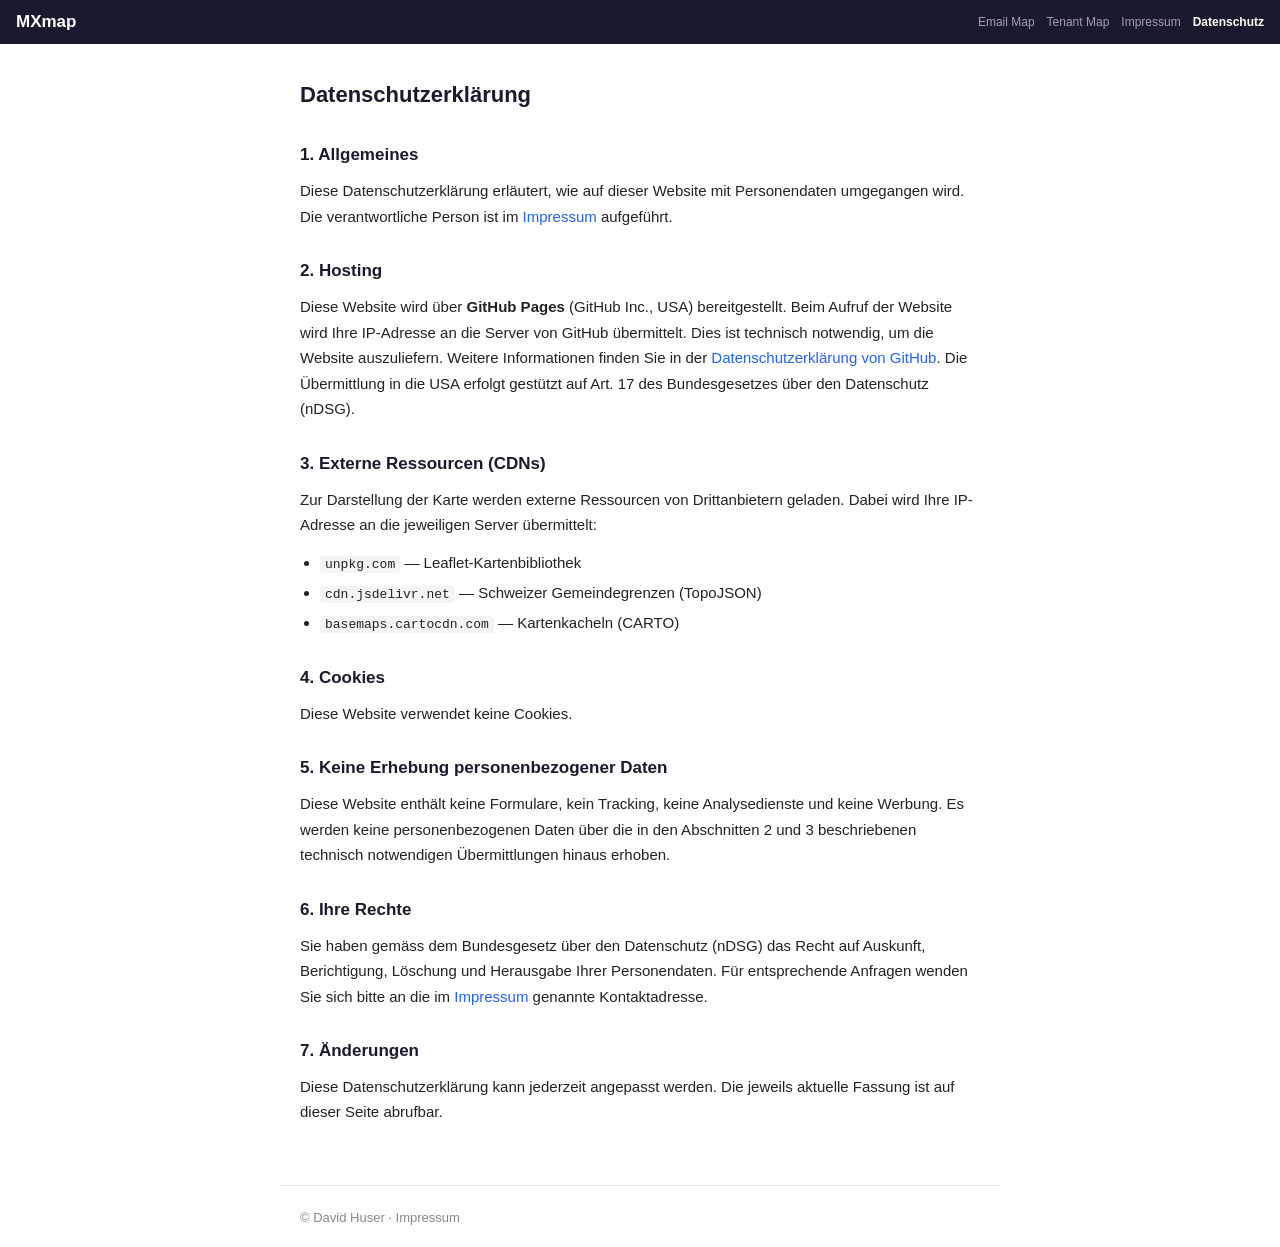
==== datenschutz.html @ 26cd52ed "refactor frontend files" ====
<!DOCTYPE html>
<html lang="de">
<head>
<meta charset="utf-8">
<meta name="viewport" content="width=device-width, initial-scale=1">
<meta name="robots" content="noindex, follow">
<title>Datenschutzerklärung — MXmap</title>
<link rel="stylesheet" href="css/shared.css">
<link rel="stylesheet" href="css/content.css">
<script defer src="js/nav.js"></script>
</head>
<body>
<header id="header">
  <div class="header-left">
    <h1 class="brand"><a href="/">MXmap</a></h1>
  </div>
  <nav id="nav"></nav>
</header>
<main>
  <h1>Datenschutzerklärung</h1>

  <h2>1. Allgemeines</h2>
  <p>Diese Datenschutzerklärung erläutert, wie auf dieser Website mit Personendaten umgegangen wird. Die verantwortliche Person ist im <a href="/impressum.html">Impressum</a> aufgeführt.</p>

  <h2>2. Hosting</h2>
  <p>Diese Website wird über <strong>GitHub Pages</strong> (GitHub Inc., USA) bereitgestellt. Beim Aufruf der Website wird Ihre IP-Adresse an die Server von GitHub übermittelt. Dies ist technisch notwendig, um die Website auszuliefern. Weitere Informationen finden Sie in der <a href="https://docs.github.com/en/site-policy/privacy-policies/github-general-privacy-statement" target="_blank">Datenschutzerklärung von GitHub</a>. Die Übermittlung in die USA erfolgt gestützt auf Art. 17 des Bundesgesetzes über den Datenschutz (nDSG).</p>

  <h2>3. Externe Ressourcen (CDNs)</h2>
  <p>Zur Darstellung der Karte werden externe Ressourcen von Drittanbietern geladen. Dabei wird Ihre IP-Adresse an die jeweiligen Server übermittelt:</p>
  <ul>
    <li><code>unpkg.com</code> — Leaflet-Kartenbibliothek</li>
    <li><code>cdn.jsdelivr.net</code> — Schweizer Gemeindegrenzen (TopoJSON)</li>
    <li><code>basemaps.cartocdn.com</code> — Kartenkacheln (CARTO)</li>
  </ul>

  <h2>4. Cookies</h2>
  <p>Diese Website verwendet keine Cookies.</p>

  <h2>5. Keine Erhebung personenbezogener Daten</h2>
  <p>Diese Website enthält keine Formulare, kein Tracking, keine Analysedienste und keine Werbung. Es werden keine personenbezogenen Daten über die in den Abschnitten 2 und 3 beschriebenen technisch notwendigen Übermittlungen hinaus erhoben.</p>

  <h2>6. Ihre Rechte</h2>
  <p>Sie haben gemäss dem Bundesgesetz über den Datenschutz (nDSG) das Recht auf Auskunft, Berichtigung, Löschung und Herausgabe Ihrer Personendaten. Für entsprechende Anfragen wenden Sie sich bitte an die im <a href="/impressum.html">Impressum</a> genannte Kontaktadresse.</p>

  <h2>7. Änderungen</h2>
  <p>Diese Datenschutzerklärung kann jederzeit angepasst werden. Die jeweils aktuelle Fassung ist auf dieser Seite abrufbar.</p>
</main>
<footer>
  &copy; David Huser &middot; <a href="/impressum.html">Impressum</a>
</footer>
</body>
</html>
---- css/shared.css ----
/* shared.css — reset, header, navigation (all pages) */
* { margin: 0; padding: 0; box-sizing: border-box; }
body { font-family: -apple-system, BlinkMacSystemFont, "Segoe UI", Roboto, sans-serif; }

#header {
  background: #1a1a2e; color: #fff; height: 44px; padding: 0 16px;
  display: flex; align-items: center; justify-content: space-between; flex-shrink: 0;
}
.header-left { display: flex; align-items: center; gap: 10px; min-width: 0; }
.brand { font-size: 17px; font-weight: 700; white-space: nowrap; margin: 0; }
.brand a { color: #fff; text-decoration: none; }
.beta-badge {
  font-size: 10px; font-weight: 600; text-transform: uppercase; letter-spacing: 0.5px;
  background: rgba(255,255,255,0.15); border: 1px solid rgba(255,255,255,0.3);
  color: #f0c040; padding: 1px 6px; border-radius: 3px; vertical-align: middle;
  cursor: default;
}
.separator { color: #555; font-size: 15px; }
.tagline { color: #a0a0b0; font-size: 13px; white-space: nowrap; }

#nav { display: flex; align-items: center; gap: 12px; }
.header-link { color: #a0a0b0; font-size: 12px; text-decoration: none; }
.header-link:hover { color: #fff; }
.header-link.active { color: #fff; font-weight: 600; }
.header-right { display: flex; align-items: center; gap: 12px; flex-shrink: 0; }

@media (max-width: 600px) {
  .separator, .tagline { display: none; }
  .header-link { font-size: 11px; }
}
---- css/content.css ----
/* content.css — content page styles (datenschutz, impressum) */
body { color: #222; background: #fff; }

main {
  max-width: 720px; margin: 0 auto; padding: 32px 20px 48px;
  line-height: 1.7; font-size: 15px;
}
h1 { font-size: 22px; font-weight: 700; color: #1a1a2e; margin-bottom: 24px; }
h2 { font-size: 17px; font-weight: 600; color: #1a1a2e; margin-top: 28px; margin-bottom: 8px; }
p { margin-bottom: 12px; }
ul { margin: 0 0 12px 20px; }
li { margin-bottom: 4px; }
a { color: #2563eb; text-decoration: none; }
a:hover { text-decoration: underline; }
code {
  font-family: ui-monospace, monospace; font-size: 13px;
  background: #f3f4f6; padding: 1px 5px; border-radius: 3px;
}

footer {
  max-width: 720px; margin: 0 auto; padding: 24px 20px;
  border-top: 1px solid #e2e4e8; font-size: 13px; color: #888;
}
footer a { color: #888; }
footer a:hover { color: #555; }
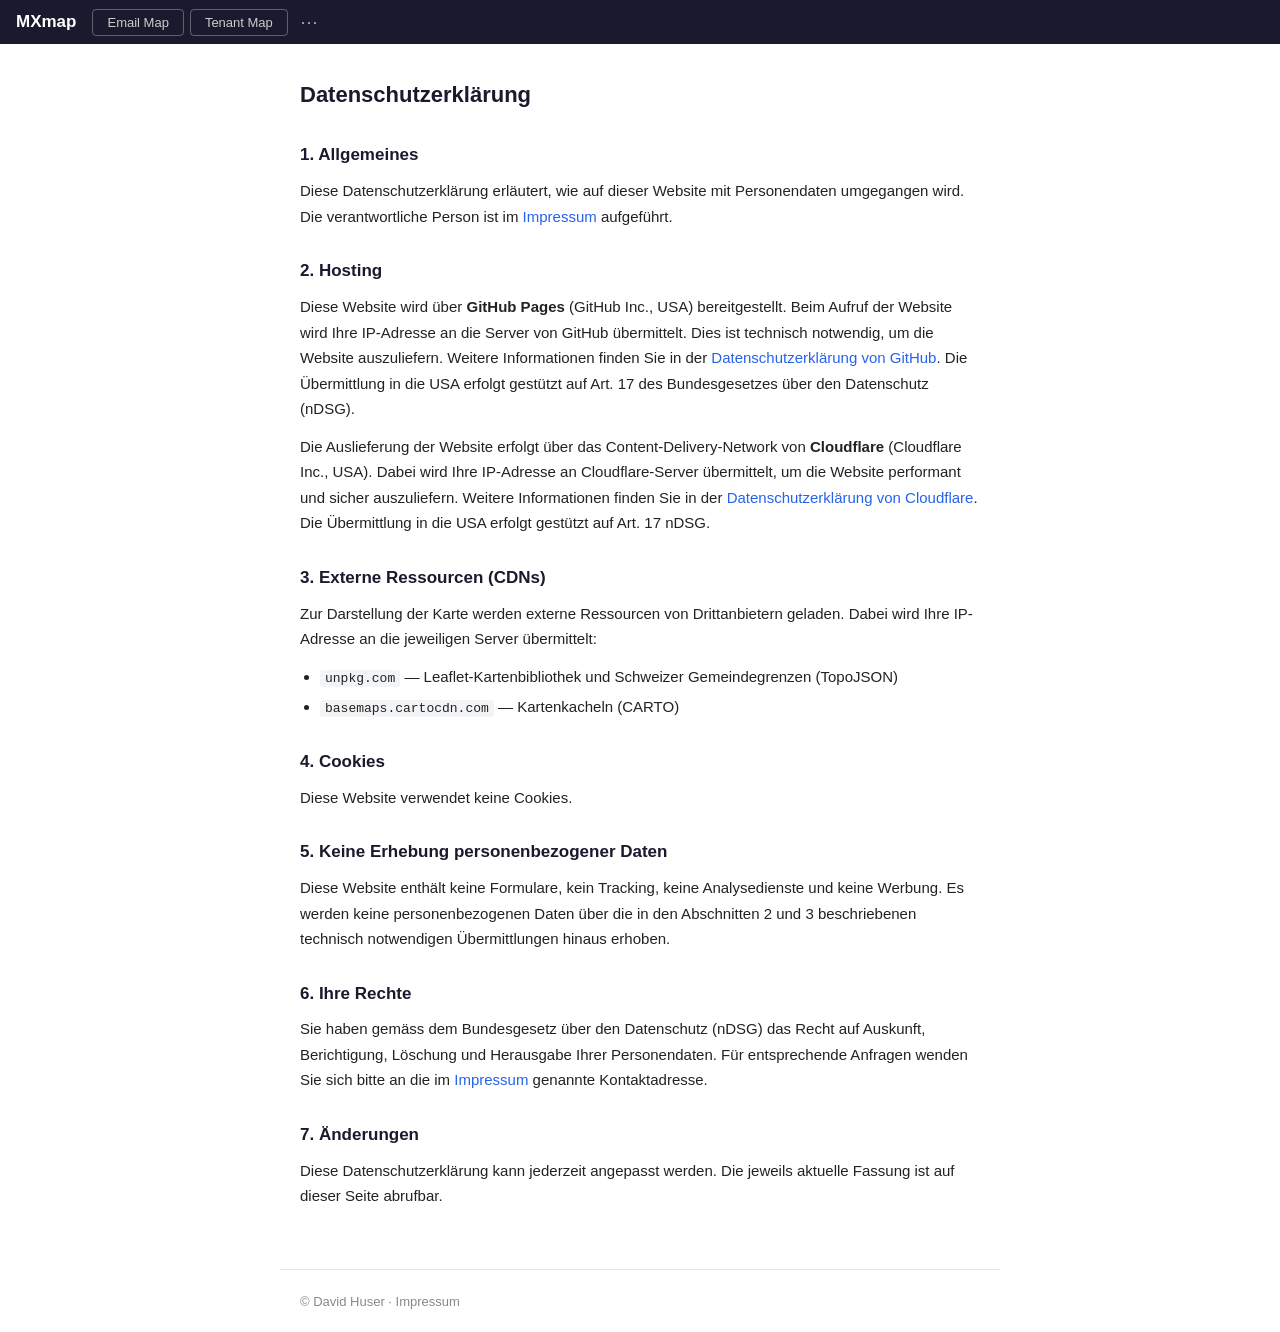
==== commit e0d03c5a: "Merge pull request #17 from davidhuser/dev" ====
--- a/datenschutz.html
+++ b/datenschutz.html
@@ -13,8 +13,8 @@
 <header id="header">
   <div class="header-left">
     <h1 class="brand"><a href="/">MXmap</a></h1>
+    <nav id="nav"></nav>
   </div>
-  <nav id="nav"></nav>
 </header>
 <main>
   <h1>Datenschutzerklärung</h1>
@@ -24,12 +24,12 @@
 
   <h2>2. Hosting</h2>
   <p>Diese Website wird über <strong>GitHub Pages</strong> (GitHub Inc., USA) bereitgestellt. Beim Aufruf der Website wird Ihre IP-Adresse an die Server von GitHub übermittelt. Dies ist technisch notwendig, um die Website auszuliefern. Weitere Informationen finden Sie in der <a href="https://docs.github.com/en/site-policy/privacy-policies/github-general-privacy-statement" target="_blank">Datenschutzerklärung von GitHub</a>. Die Übermittlung in die USA erfolgt gestützt auf Art. 17 des Bundesgesetzes über den Datenschutz (nDSG).</p>
+  <p>Die Auslieferung der Website erfolgt über das Content-Delivery-Network von <strong>Cloudflare</strong> (Cloudflare Inc., USA). Dabei wird Ihre IP-Adresse an Cloudflare-Server übermittelt, um die Website performant und sicher auszuliefern. Weitere Informationen finden Sie in der <a href="https://www.cloudflare.com/privacypolicy/" target="_blank">Datenschutzerklärung von Cloudflare</a>. Die Übermittlung in die USA erfolgt gestützt auf Art. 17 nDSG.</p>
 
   <h2>3. Externe Ressourcen (CDNs)</h2>
   <p>Zur Darstellung der Karte werden externe Ressourcen von Drittanbietern geladen. Dabei wird Ihre IP-Adresse an die jeweiligen Server übermittelt:</p>
   <ul>
-    <li><code>unpkg.com</code> — Leaflet-Kartenbibliothek</li>
-    <li><code>cdn.jsdelivr.net</code> — Schweizer Gemeindegrenzen (TopoJSON)</li>
+    <li><code>unpkg.com</code> — Leaflet-Kartenbibliothek und Schweizer Gemeindegrenzen (TopoJSON)</li>
     <li><code>basemaps.cartocdn.com</code> — Kartenkacheln (CARTO)</li>
   </ul>
 
--- a/css/shared.css
+++ b/css/shared.css
@@ -5,6 +5,7 @@
 #header {
   background: #1a1a2e; color: #fff; height: 44px; padding: 0 16px;
   display: flex; align-items: center; justify-content: space-between; flex-shrink: 0;
+  position: relative; z-index: 2000;
 }
 .header-left { display: flex; align-items: center; gap: 10px; min-width: 0; }
 .brand { font-size: 17px; font-weight: 700; white-space: nowrap; margin: 0; }
@@ -15,16 +16,46 @@
   color: #f0c040; padding: 1px 6px; border-radius: 3px; vertical-align: middle;
   cursor: default;
 }
-.separator { color: #555; font-size: 15px; }
-.tagline { color: #a0a0b0; font-size: 13px; white-space: nowrap; }
-
-#nav { display: flex; align-items: center; gap: 12px; }
-.header-link { color: #a0a0b0; font-size: 12px; text-decoration: none; }
-.header-link:hover { color: #fff; }
-.header-link.active { color: #fff; font-weight: 600; }
 .header-right { display: flex; align-items: center; gap: 12px; flex-shrink: 0; }
 
+#nav { display: flex; align-items: center; gap: 8px; position: relative; margin-left: 6px; }
+
+.nav-primary { display: flex; align-items: center; gap: 6px; }
+.nav-primary .header-link {
+  font-size: 13px; padding: 5px 14px; border-radius: 4px; font-weight: 500;
+  border: 1px solid rgba(255,255,255,0.3); color: #ccc; text-decoration: none;
+}
+.nav-primary .header-link:hover {
+  background: rgba(255,255,255,0.15); color: #fff;
+}
+.nav-primary .header-link.active {
+  background: rgba(255,255,255,0.2); color: #fff; font-weight: 600;
+  border-color: rgba(255,255,255,0.5);
+}
+
+.nav-menu-toggle {
+  background: none; border: none; color: #a0a0b0; font-size: 18px;
+  cursor: pointer; padding: 2px 4px; line-height: 1;
+}
+.nav-menu-toggle:hover { color: #fff; }
+.nav-menu {
+  display: none; position: absolute; top: 34px; left: 0;
+  background: #1a1a2e; border-radius: 0 0 6px 6px;
+  box-shadow: 0 4px 12px rgba(0,0,0,0.3); min-width: 160px; z-index: 100;
+}
+.nav-menu.open { display: block; }
+.nav-menu .header-link {
+  display: block; padding: 10px 16px; font-size: 13px; color: #a0a0b0; text-decoration: none;
+  border-bottom: 1px solid rgba(255,255,255,0.08);
+}
+.nav-menu .header-link:hover { color: #fff; }
+.nav-menu .header-link.active { color: #fff; font-weight: 600; }
+.nav-menu .header-link:last-child { border-bottom: none; }
+.nav-menu .nav-menu-mobile { display: none; }
+
 @media (max-width: 600px) {
-  .separator, .tagline { display: none; }
-  .header-link { font-size: 11px; }
+  .beta-badge { display: none; }
+  .nav-primary .header-link { font-size: 11px; padding: 2px 8px; }
+  .nav-primary { display: none; }
+  .nav-menu .nav-menu-mobile { display: block; }
 }
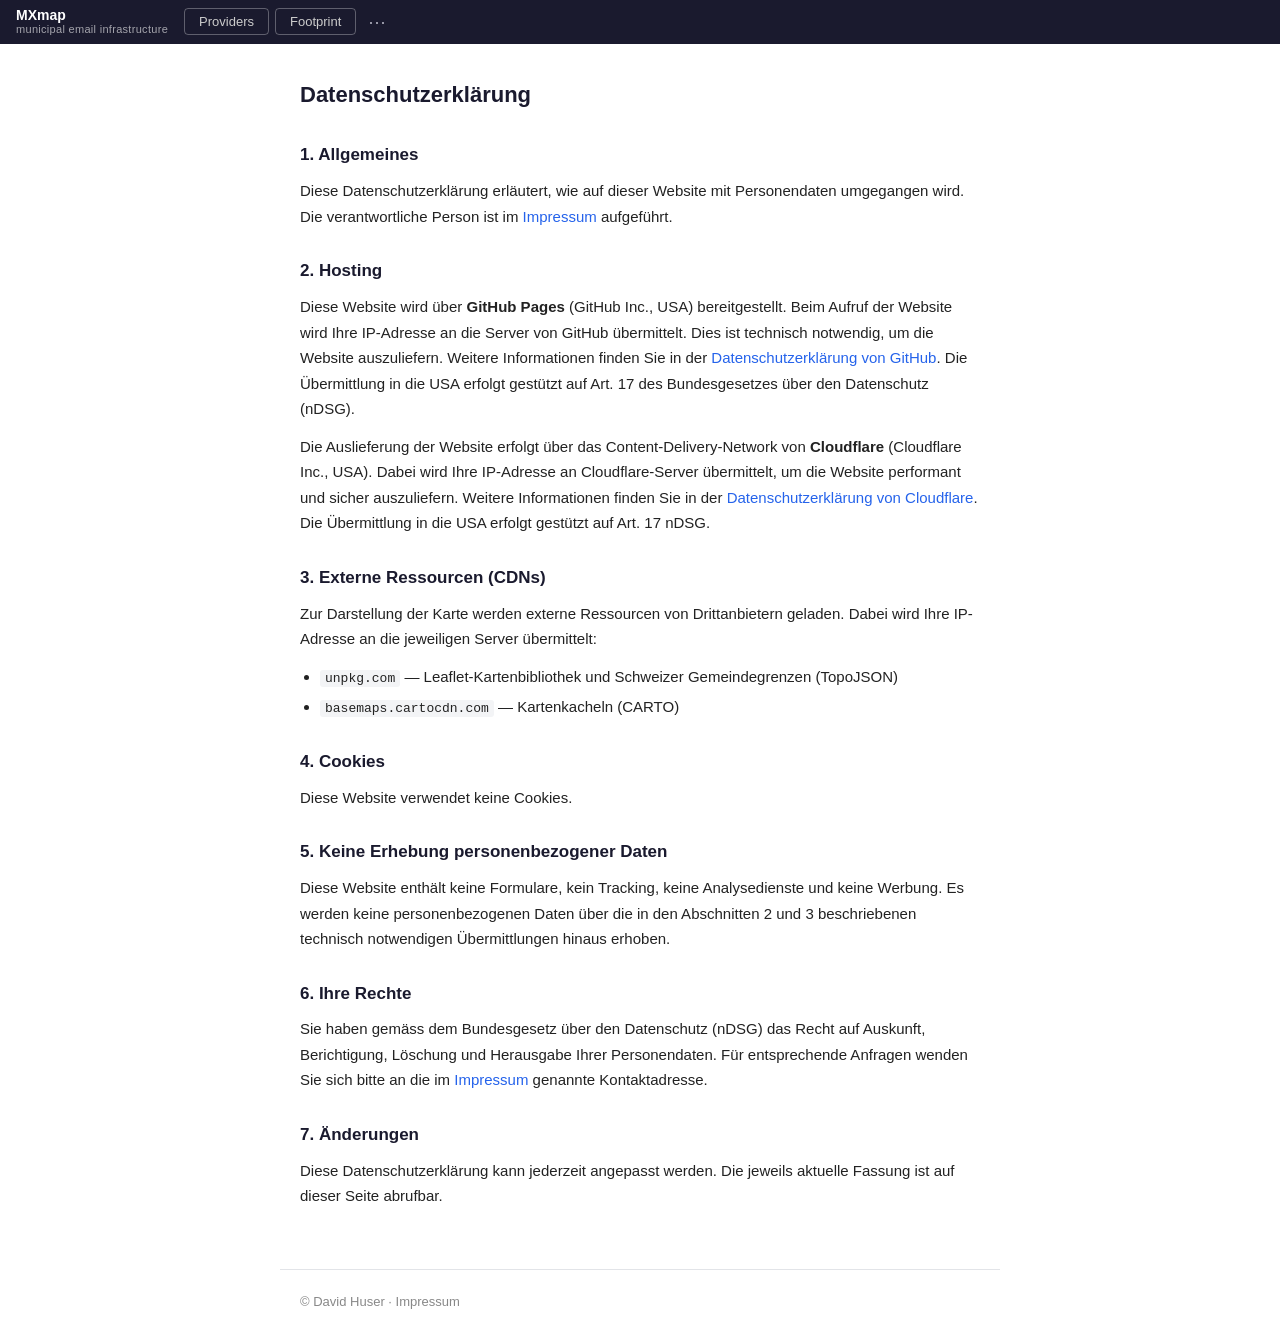
==== commit 1d058a7a: "footprint map" ====
--- a/datenschutz.html
+++ b/datenschutz.html
@@ -12,7 +12,7 @@
 <body>
 <header id="header">
   <div class="header-left">
-    <h1 class="brand"><a href="/">MXmap</a></h1>
+    <h1 class="brand"><a href="/">MXmap<span class="brand-tag">municipal email infrastructure</span></a></h1>
     <nav id="nav"></nav>
   </div>
 </header>
--- a/css/shared.css
+++ b/css/shared.css
@@ -8,15 +8,21 @@
   position: relative; z-index: 2000;
 }
 .header-left { display: flex; align-items: center; gap: 10px; min-width: 0; }
-.brand { font-size: 17px; font-weight: 700; white-space: nowrap; margin: 0; }
+.brand {
+  font-size: 14px; font-weight: 700; white-space: nowrap; margin: 0;
+  line-height: 1.05;
+}
 .brand a { color: #fff; text-decoration: none; }
-.beta-badge {
-  font-size: 10px; font-weight: 600; text-transform: uppercase; letter-spacing: 0.5px;
-  background: rgba(255,255,255,0.15); border: 1px solid rgba(255,255,255,0.3);
-  color: #f0c040; padding: 1px 6px; border-radius: 3px; vertical-align: middle;
-  cursor: default;
+.brand-tag {
+  display: block; font-weight: 400; font-size: 11px;
+  opacity: 0.6; letter-spacing: 0.3px; margin-top: 1px;
 }
 .header-right { display: flex; align-items: center; gap: 12px; flex-shrink: 0; }
+.header-disclaimer {
+  flex: 1; text-align: center; font-size: 12px; color: #f6ed95;
+  white-space: nowrap; overflow: hidden; text-overflow: ellipsis;
+  padding: 0 12px;
+}
 
 #nav { display: flex; align-items: center; gap: 8px; position: relative; margin-left: 6px; }
 
@@ -54,7 +60,7 @@
 .nav-menu .nav-menu-mobile { display: none; }
 
 @media (max-width: 600px) {
-  .beta-badge { display: none; }
+  .header-disclaimer { display: none; }
   .nav-primary .header-link { font-size: 11px; padding: 2px 8px; }
   .nav-primary { display: none; }
   .nav-menu .nav-menu-mobile { display: block; }
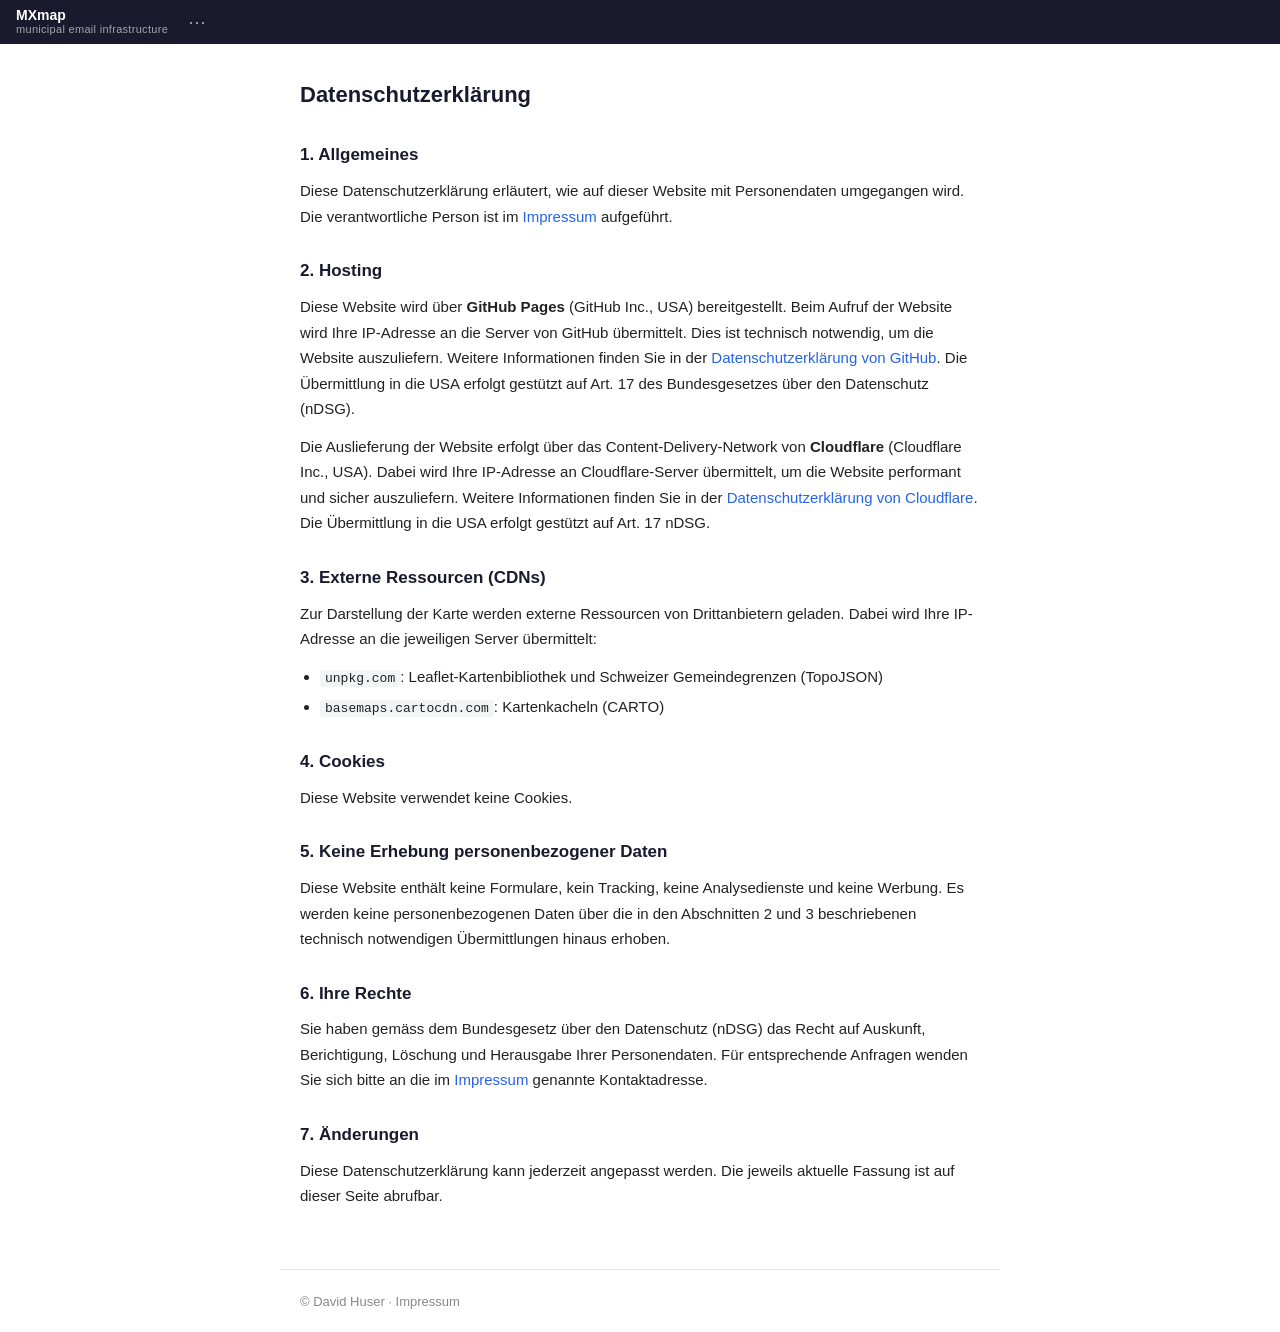
==== commit de912956: "unify to single map" ====
--- a/datenschutz.html
+++ b/datenschutz.html
@@ -4,7 +4,7 @@
 <meta charset="utf-8">
 <meta name="viewport" content="width=device-width, initial-scale=1">
 <meta name="robots" content="noindex, follow">
-<title>Datenschutzerklärung — MXmap</title>
+<title>Datenschutzerklärung | MXmap</title>
 <link rel="stylesheet" href="css/shared.css">
 <link rel="stylesheet" href="css/content.css">
 <script defer src="js/nav.js"></script>
@@ -29,8 +29,8 @@
   <h2>3. Externe Ressourcen (CDNs)</h2>
   <p>Zur Darstellung der Karte werden externe Ressourcen von Drittanbietern geladen. Dabei wird Ihre IP-Adresse an die jeweiligen Server übermittelt:</p>
   <ul>
-    <li><code>unpkg.com</code> — Leaflet-Kartenbibliothek und Schweizer Gemeindegrenzen (TopoJSON)</li>
-    <li><code>basemaps.cartocdn.com</code> — Kartenkacheln (CARTO)</li>
+    <li><code>unpkg.com</code>: Leaflet-Kartenbibliothek und Schweizer Gemeindegrenzen (TopoJSON)</li>
+    <li><code>basemaps.cartocdn.com</code>: Kartenkacheln (CARTO)</li>
   </ul>
 
   <h2>4. Cookies</h2>
--- a/css/shared.css
+++ b/css/shared.css
@@ -19,25 +19,12 @@
 }
 .header-right { display: flex; align-items: center; gap: 12px; flex-shrink: 0; }
 .header-disclaimer {
-  flex: 1; text-align: center; font-size: 12px; color: #f6ed95;
+  flex: 1; text-align: center; font-size: 12px; color: #fff37f;
   white-space: nowrap; overflow: hidden; text-overflow: ellipsis;
   padding: 0 12px;
 }
 
 #nav { display: flex; align-items: center; gap: 8px; position: relative; margin-left: 6px; }
-
-.nav-primary { display: flex; align-items: center; gap: 6px; }
-.nav-primary .header-link {
-  font-size: 13px; padding: 5px 14px; border-radius: 4px; font-weight: 500;
-  border: 1px solid rgba(255,255,255,0.3); color: #ccc; text-decoration: none;
-}
-.nav-primary .header-link:hover {
-  background: rgba(255,255,255,0.15); color: #fff;
-}
-.nav-primary .header-link.active {
-  background: rgba(255,255,255,0.2); color: #fff; font-weight: 600;
-  border-color: rgba(255,255,255,0.5);
-}
 
 .nav-menu-toggle {
   background: none; border: none; color: #a0a0b0; font-size: 18px;
@@ -57,11 +44,7 @@
 .nav-menu .header-link:hover { color: #fff; }
 .nav-menu .header-link.active { color: #fff; font-weight: 600; }
 .nav-menu .header-link:last-child { border-bottom: none; }
-.nav-menu .nav-menu-mobile { display: none; }
 
 @media (max-width: 600px) {
   .header-disclaimer { display: none; }
-  .nav-primary .header-link { font-size: 11px; padding: 2px 8px; }
-  .nav-primary { display: none; }
-  .nav-menu .nav-menu-mobile { display: block; }
 }
